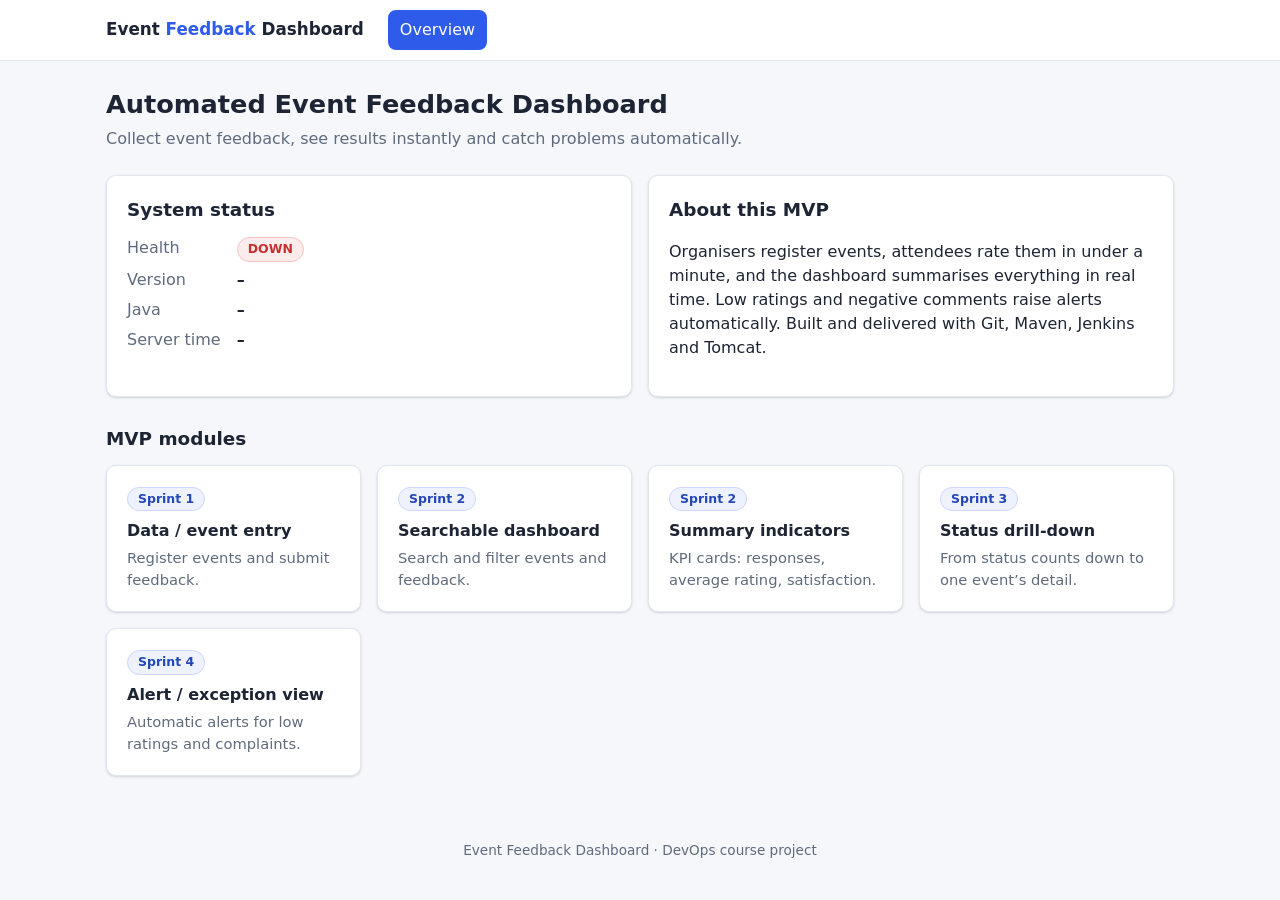
==== src/main/resources/static/index.html @ 72a17975 "feat: add application skeleton with info endpoint and landing page Spring Boot servlet initializer, " ====
<!DOCTYPE html>
<html lang="en">
<head>
    <meta charset="UTF-8">
    <meta name="viewport" content="width=device-width, initial-scale=1">
    <title>Event Feedback Dashboard</title>
    <link rel="stylesheet" href="css/app.css">
</head>
<body>
<header class="topbar">
    <div class="topbar-inner">
        <a class="brand" href="index.html">Event <span>Feedback</span> Dashboard</a>
        <nav class="nav" id="nav"></nav>
    </div>
</header>

<main>
    <h1>Automated Event Feedback Dashboard</h1>
    <p class="subtitle">Collect event feedback, see results instantly and catch problems automatically.</p>

    <div class="grid grid-2">
        <section class="card">
            <h2>System status</h2>
            <dl class="kv">
                <dt>Health</dt>    <dd id="health"><span class="chip">checking…</span></dd>
                <dt>Version</dt>   <dd id="version">–</dd>
                <dt>Java</dt>      <dd id="java">–</dd>
                <dt>Server time</dt><dd id="serverTime">–</dd>
            </dl>
        </section>

        <section class="card">
            <h2>About this MVP</h2>
            <p>Organisers register events, attendees rate them in under a minute, and the dashboard
                summarises everything in real time. Low ratings and negative comments raise alerts
                automatically. Built and delivered with Git, Maven, Jenkins and Tomcat.</p>
        </section>
    </div>

    <h2 style="margin-top:28px">MVP modules</h2>
    <div class="grid grid-3" id="modules"></div>
</main>

<footer>Event Feedback Dashboard · DevOps course project</footer>

<script src="js/common.js"></script>
<script>
    const MODULES = [
        { name: 'Data / event entry',    desc: 'Register events and submit feedback.',               sprint: 1, live: false },
        { name: 'Searchable dashboard',  desc: 'Search and filter events and feedback.',            sprint: 2, live: false },
        { name: 'Summary indicators',    desc: 'KPI cards: responses, average rating, satisfaction.', sprint: 2, live: false },
        { name: 'Status drill-down',     desc: 'From status counts down to one event’s detail.', sprint: 3, live: false },
        { name: 'Alert / exception view', desc: 'Automatic alerts for low ratings and complaints.',  sprint: 4, live: false }
    ];

    document.getElementById('modules').innerHTML = MODULES.map(m => `
        <article class="card module">
            <span class="chip ${m.live ? 'live' : 'planned'}">${m.live ? 'Live' : 'Sprint ' + m.sprint}</span>
            <h3>${m.link ? `<a href="${m.link}">${m.name}</a>` : m.name}</h3>
            <p>${m.desc}</p>
        </article>`).join('');

    api('api/info').then(info => {
        document.getElementById('version').textContent = info.version;
        document.getElementById('java').textContent = info.javaVersion;
        document.getElementById('serverTime').textContent = new Date(info.serverTime).toLocaleString();
    }).catch(() => {});

    api('actuator/health').then(h => {
        document.getElementById('health').innerHTML = `<span class="chip up">${escapeHtml(h.status)}</span>`;
    }).catch(() => {
        document.getElementById('health').innerHTML = '<span class="chip down">DOWN</span>';
    });
</script>
</body>
</html>
---- src/main/resources/static/css/app.css ----
:root {
    --bg: #f5f7fb;
    --surface: #ffffff;
    --text: #1d2433;
    --muted: #5f6b7d;
    --border: #e1e6ef;
    --primary: #2f5bea;
    --primary-dark: #2346b8;
    --success: #1e8e5a;
    --warning: #b7791f;
    --danger: #c53030;
    --radius: 10px;
    --shadow: 0 1px 2px rgba(16, 24, 40, .06), 0 1px 3px rgba(16, 24, 40, .1);
    font-family: "Segoe UI", system-ui, -apple-system, Roboto, Arial, sans-serif;
}

@media (prefers-color-scheme: dark) {
    :root {
        --bg: #11151c;
        --surface: #1a202b;
        --text: #e6e9ef;
        --muted: #9aa5b5;
        --border: #2c3442;
        --primary: #6d8cff;
        --primary-dark: #8aa2ff;
        --shadow: none;
    }
}

* { box-sizing: border-box; }

body {
    margin: 0;
    background: var(--bg);
    color: var(--text);
    line-height: 1.5;
}

a { color: var(--primary); text-decoration: none; }
a:hover { text-decoration: underline; }

/* ---------- header / navigation ---------- */
.topbar {
    background: var(--surface);
    border-bottom: 1px solid var(--border);
}
.topbar-inner {
    max-width: 1100px;
    margin: 0 auto;
    padding: 0 16px;
    display: flex;
    align-items: center;
    gap: 24px;
    min-height: 60px;
    flex-wrap: wrap;
}
.brand { font-weight: 700; font-size: 1.05rem; color: var(--text); }
.brand span { color: var(--primary); }
.nav { display: flex; gap: 4px; flex-wrap: wrap; }
.nav a {
    padding: 8px 12px;
    border-radius: 8px;
    color: var(--muted);
    font-weight: 500;
}
.nav a:hover { background: var(--bg); text-decoration: none; color: var(--text); }
.nav a.active { background: var(--primary); color: #fff; }

/* ---------- layout ---------- */
main {
    max-width: 1100px;
    margin: 0 auto;
    padding: 24px 16px 48px;
}
h1 { font-size: 1.6rem; margin: 0 0 4px; }
h2 { font-size: 1.15rem; margin: 0 0 12px; }
.subtitle { color: var(--muted); margin: 0 0 24px; }

.card {
    background: var(--surface);
    border: 1px solid var(--border);
    border-radius: var(--radius);
    box-shadow: var(--shadow);
    padding: 20px;
}
.grid { display: grid; gap: 16px; }
.grid-2 { grid-template-columns: repeat(auto-fit, minmax(320px, 1fr)); }
.grid-3 { grid-template-columns: repeat(auto-fit, minmax(240px, 1fr)); }
.stack > * + * { margin-top: 16px; }

/* ---------- status / chips ---------- */
.chip {
    display: inline-block;
    padding: 2px 10px;
    border-radius: 999px;
    font-size: .78rem;
    font-weight: 600;
    background: var(--bg);
    color: var(--muted);
    border: 1px solid var(--border);
}
.chip.live, .chip.up { background: #e6f6ee; color: var(--success); border-color: #b9e4cd; }
.chip.planned { background: #eef2ff; color: var(--primary-dark); border-color: #cdd7ff; }
.chip.down { background: #fdecec; color: var(--danger); border-color: #f5c2c2; }

.kv { display: grid; grid-template-columns: max-content 1fr; gap: 6px 16px; margin: 0; }
.kv dt { color: var(--muted); }
.kv dd { margin: 0; font-weight: 600; }

.module h3 { margin: 8px 0 4px; font-size: 1rem; }
.module p { margin: 0; color: var(--muted); font-size: .92rem; }

footer {
    text-align: center;
    color: var(--muted);
    font-size: .85rem;
    padding: 16px;
}
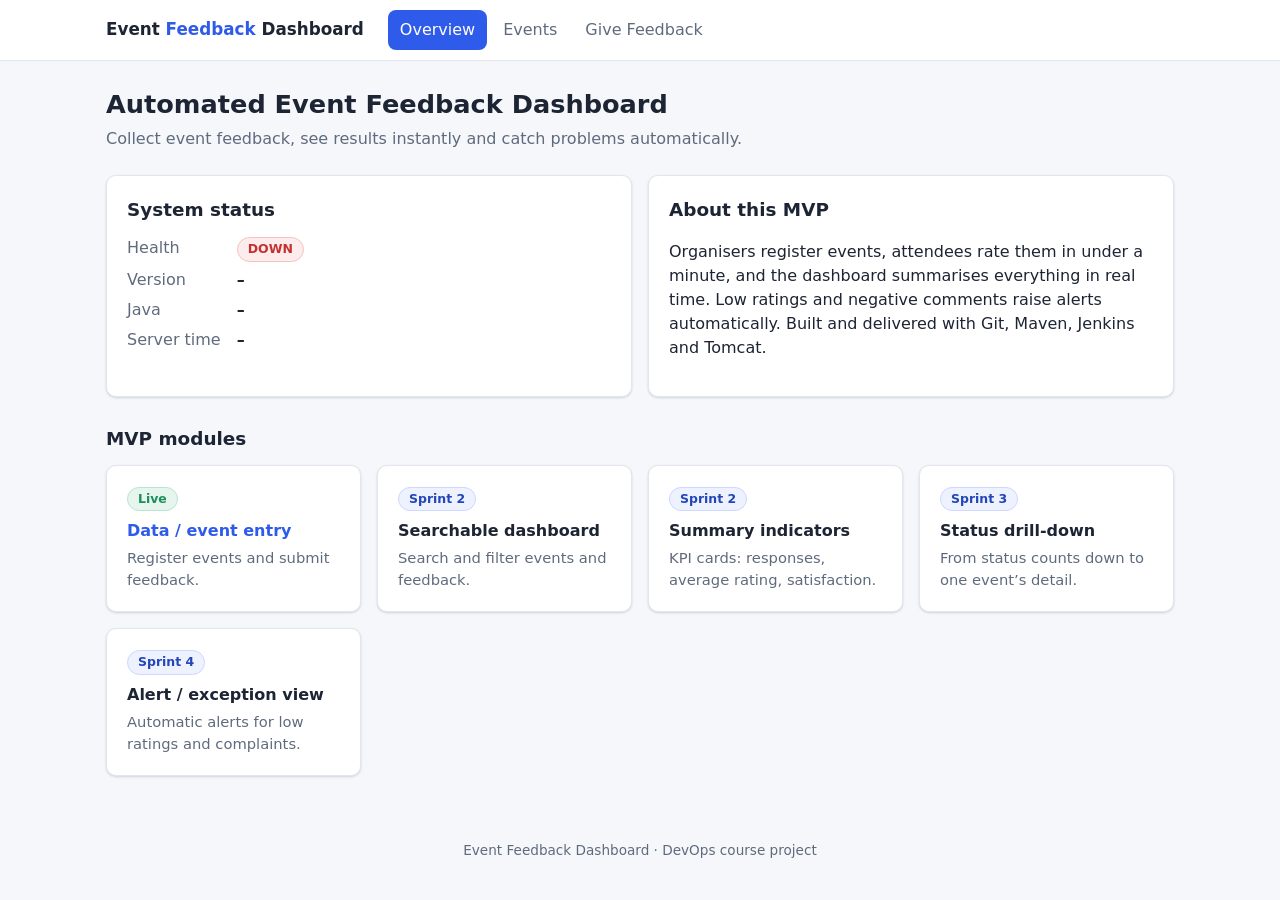
==== commit 9d870351: "feat(ui): add events page and feedback submission form Events page registers events with inline fiel" ====
--- a/src/main/resources/static/index.html
+++ b/src/main/resources/static/index.html
@@ -46,7 +46,7 @@
 <script src="js/common.js"></script>
 <script>
     const MODULES = [
-        { name: 'Data / event entry',    desc: 'Register events and submit feedback.',               sprint: 1, live: false },
+        { name: 'Data / event entry',    desc: 'Register events and submit feedback.',               sprint: 1, live: true, link: 'events.html' },
         { name: 'Searchable dashboard',  desc: 'Search and filter events and feedback.',            sprint: 2, live: false },
         { name: 'Summary indicators',    desc: 'KPI cards: responses, average rating, satisfaction.', sprint: 2, live: false },
         { name: 'Status drill-down',     desc: 'From status counts down to one event’s detail.', sprint: 3, live: false },
--- a/src/main/resources/static/css/app.css
+++ b/src/main/resources/static/css/app.css
@@ -110,6 +110,89 @@
 .module h3 { margin: 8px 0 4px; font-size: 1rem; }
 .module p { margin: 0; color: var(--muted); font-size: .92rem; }
 
+.chip.status-UPCOMING { background: #eef2ff; color: var(--primary-dark); border-color: #cdd7ff; }
+.chip.status-ONGOING { background: #fff6e5; color: var(--warning); border-color: #f3dcae; }
+.chip.status-COMPLETED { background: #e6f6ee; color: var(--success); border-color: #b9e4cd; }
+.chip.status-CANCELLED { background: #fdecec; color: var(--danger); border-color: #f5c2c2; }
+.chip.status-NEW { background: #eef2ff; color: var(--primary-dark); border-color: #cdd7ff; }
+
+/* ---------- forms ---------- */
+.form-grid { display: grid; grid-template-columns: 1fr 1fr; gap: 14px 16px; }
+.form-grid .full { grid-column: 1 / -1; }
+@media (max-width: 560px) { .form-grid { grid-template-columns: 1fr; } }
+
+label { display: block; font-weight: 600; font-size: .9rem; margin-bottom: 4px; }
+label .opt { color: var(--muted); font-weight: 400; }
+input, select, textarea {
+    width: 100%;
+    padding: 9px 11px;
+    border: 1px solid var(--border);
+    border-radius: 8px;
+    background: var(--surface);
+    color: var(--text);
+    font: inherit;
+}
+textarea { resize: vertical; min-height: 84px; }
+input:focus, select:focus, textarea:focus { outline: 2px solid var(--primary); outline-offset: 1px; }
+.invalid { border-color: var(--danger) !important; }
+.field-error { display: block; color: var(--danger); font-size: .8rem; min-height: 1em; margin-top: 2px; }
+.hint { color: var(--muted); font-size: .8rem; }
+
+.btn {
+    display: inline-block;
+    padding: 10px 18px;
+    border: 0;
+    border-radius: 8px;
+    background: var(--primary);
+    color: #fff;
+    font: inherit;
+    font-weight: 600;
+    cursor: pointer;
+}
+.btn:hover { background: var(--primary-dark); text-decoration: none; }
+.btn:disabled { opacity: .6; cursor: progress; }
+.btn.secondary { background: transparent; color: var(--primary); border: 1px solid var(--primary); }
+.btn.small { padding: 5px 10px; font-size: .85rem; }
+
+.notice { padding: 10px 14px; border-radius: 8px; margin-bottom: 14px; font-weight: 500; }
+.notice.success { background: #e6f6ee; color: var(--success); }
+.notice.error { background: #fdecec; color: var(--danger); }
+
+/* ---------- rating buttons (radio groups) ---------- */
+.rating-group { border: 0; padding: 0; margin: 0; }
+.rating-group legend { font-weight: 600; font-size: .9rem; margin-bottom: 6px; }
+.rating-options { display: flex; gap: 6px; flex-wrap: wrap; }
+.rating-options input { position: absolute; opacity: 0; width: 1px; height: 1px; }
+.rating-options label {
+    margin: 0;
+    min-width: 44px;
+    padding: 8px 0;
+    text-align: center;
+    border: 1px solid var(--border);
+    border-radius: 8px;
+    cursor: pointer;
+    font-weight: 600;
+    color: var(--muted);
+}
+.rating-options input:checked + label { background: var(--primary); border-color: var(--primary); color: #fff; }
+.rating-options input:focus-visible + label { outline: 2px solid var(--primary); outline-offset: 2px; }
+.rating-scale { display: flex; justify-content: space-between; max-width: 260px; color: var(--muted); font-size: .75rem; }
+
+/* ---------- tables and lists ---------- */
+.table-wrap { overflow-x: auto; }
+table { width: 100%; border-collapse: collapse; font-size: .92rem; }
+th, td { text-align: left; padding: 10px 8px; border-bottom: 1px solid var(--border); vertical-align: top; }
+th { color: var(--muted); font-weight: 600; font-size: .8rem; text-transform: uppercase; letter-spacing: .03em; }
+td .sub { display: block; color: var(--muted); font-size: .8rem; }
+.num { text-align: right; white-space: nowrap; }
+.empty { color: var(--muted); text-align: center; padding: 24px; }
+
+.feedback-list { list-style: none; margin: 0; padding: 0; }
+.feedback-list li { padding: 12px 0; border-bottom: 1px solid var(--border); }
+.feedback-list li:last-child { border-bottom: 0; }
+.feedback-meta { color: var(--muted); font-size: .8rem; }
+.score { font-weight: 700; }
+
 footer {
     text-align: center;
     color: var(--muted);
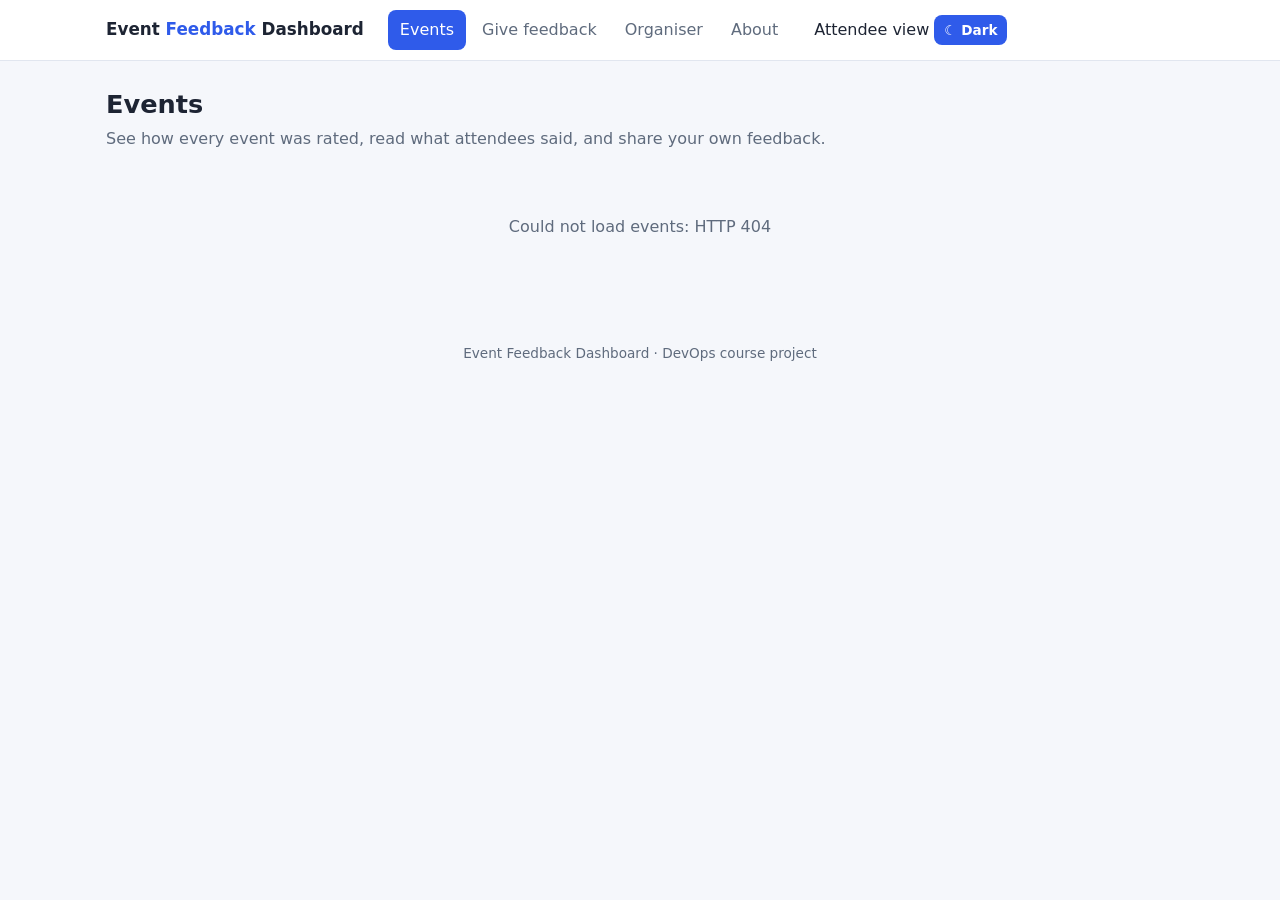
==== commit da429e90: "feat(ui): separate attendee and organiser pages Attendee pages: Events (All / Upcoming / Ongoing / C" ====
--- a/src/main/resources/static/index.html
+++ b/src/main/resources/static/index.html
@@ -3,7 +3,8 @@
 <head>
     <meta charset="UTF-8">
     <meta name="viewport" content="width=device-width, initial-scale=1">
-    <title>Event Feedback Dashboard</title>
+    <title>Events · Event Feedback Dashboard</title>
+    <script src="js/theme.js"></script>
     <link rel="stylesheet" href="css/app.css">
 </head>
 <body>
@@ -11,66 +12,23 @@
     <div class="topbar-inner">
         <a class="brand" href="index.html">Event <span>Feedback</span> Dashboard</a>
         <nav class="nav" id="nav"></nav>
+        <div class="top-actions" id="topActions"></div>
     </div>
 </header>
 
 <main>
-    <h1>Automated Event Feedback Dashboard</h1>
-    <p class="subtitle">Collect event feedback, see results instantly and catch problems automatically.</p>
+    <h1>Events</h1>
+    <p class="subtitle">See how every event was rated, read what attendees said, and share your own feedback.</p>
 
-    <div class="grid grid-2">
-        <section class="card">
-            <h2>System status</h2>
-            <dl class="kv">
-                <dt>Health</dt>    <dd id="health"><span class="chip">checking…</span></dd>
-                <dt>Version</dt>   <dd id="version">–</dd>
-                <dt>Java</dt>      <dd id="java">–</dd>
-                <dt>Server time</dt><dd id="serverTime">–</dd>
-            </dl>
-        </section>
-
-        <section class="card">
-            <h2>About this MVP</h2>
-            <p>Organisers register events, attendees rate them in under a minute, and the dashboard
-                summarises everything in real time. Low ratings and negative comments raise alerts
-                automatically. Built and delivered with Git, Maven, Jenkins and Tomcat.</p>
-        </section>
+    <div class="tabs" id="statusTabs" role="group" aria-label="Filter events by status"></div>
+    <div class="grid grid-3" id="eventCards">
+        <p class="empty">Loading events…</p>
     </div>
-
-    <h2 style="margin-top:28px">MVP modules</h2>
-    <div class="grid grid-3" id="modules"></div>
 </main>
 
 <footer>Event Feedback Dashboard · DevOps course project</footer>
 
 <script src="js/common.js"></script>
-<script>
-    const MODULES = [
-        { name: 'Data / event entry',    desc: 'Register events and submit feedback.',               sprint: 1, live: true, link: 'events.html' },
-        { name: 'Searchable dashboard',  desc: 'Search and filter events and feedback.',            sprint: 2, live: false },
-        { name: 'Summary indicators',    desc: 'KPI cards: responses, average rating, satisfaction.', sprint: 2, live: false },
-        { name: 'Status drill-down',     desc: 'From status counts down to one event’s detail.', sprint: 3, live: false },
-        { name: 'Alert / exception view', desc: 'Automatic alerts for low ratings and complaints.',  sprint: 4, live: false }
-    ];
-
-    document.getElementById('modules').innerHTML = MODULES.map(m => `
-        <article class="card module">
-            <span class="chip ${m.live ? 'live' : 'planned'}">${m.live ? 'Live' : 'Sprint ' + m.sprint}</span>
-            <h3>${m.link ? `<a href="${m.link}">${m.name}</a>` : m.name}</h3>
-            <p>${m.desc}</p>
-        </article>`).join('');
-
-    api('api/info').then(info => {
-        document.getElementById('version').textContent = info.version;
-        document.getElementById('java').textContent = info.javaVersion;
-        document.getElementById('serverTime').textContent = new Date(info.serverTime).toLocaleString();
-    }).catch(() => {});
-
-    api('actuator/health').then(h => {
-        document.getElementById('health').innerHTML = `<span class="chip up">${escapeHtml(h.status)}</span>`;
-    }).catch(() => {
-        document.getElementById('health').innerHTML = '<span class="chip down">DOWN</span>';
-    });
-</script>
+<script src="js/home.js"></script>
 </body>
 </html>
--- a/src/main/resources/static/css/app.css
+++ b/src/main/resources/static/css/app.css
@@ -84,9 +84,16 @@
     padding: 20px;
 }
 .grid { display: grid; gap: 16px; }
+/* let wide content (tables) scroll inside its card instead of widening the page */
+.grid > * { min-width: 0; }
 .grid-2 { grid-template-columns: repeat(auto-fit, minmax(320px, 1fr)); }
 .grid-3 { grid-template-columns: repeat(auto-fit, minmax(240px, 1fr)); }
 .stack > * + * { margin-top: 16px; }
+
+/* Events page: narrow form column, wide table column; stacked on small screens */
+.grid-events { grid-template-columns: minmax(300px, 380px) 1fr; align-items: start; }
+.grid-events .form-grid { grid-template-columns: 1fr; }
+@media (max-width: 900px) { .grid-events { grid-template-columns: 1fr; } }
 
 /* ---------- status / chips ---------- */
 .chip {
@@ -185,6 +192,7 @@
 th { color: var(--muted); font-weight: 600; font-size: .8rem; text-transform: uppercase; letter-spacing: .03em; }
 td .sub { display: block; color: var(--muted); font-size: .8rem; }
 .num { text-align: right; white-space: nowrap; }
+.nowrap { white-space: nowrap; }
 .empty { color: var(--muted); text-align: center; padding: 24px; }
 
 .feedback-list { list-style: none; margin: 0; padding: 0; }
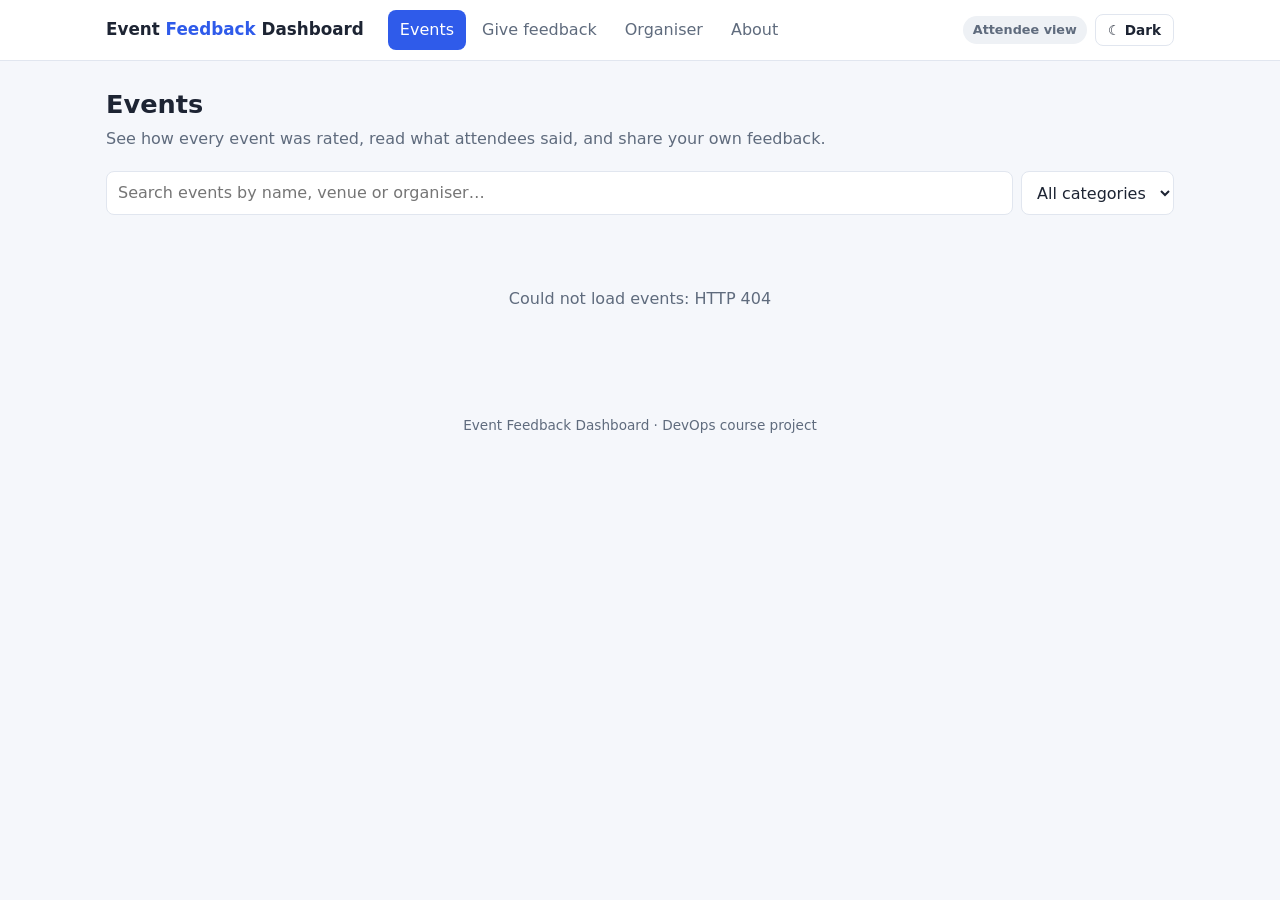
==== commit 9049ba58: "feat(ui): searchable events and organiser dashboard - Events page: keyword search and category filte" ====
--- a/src/main/resources/static/index.html
+++ b/src/main/resources/static/index.html
@@ -20,6 +20,20 @@
     <h1>Events</h1>
     <p class="subtitle">See how every event was rated, read what attendees said, and share your own feedback.</p>
 
+    <div class="toolbar">
+        <input type="search" id="search" placeholder="Search events by name, venue or organiser…"
+               aria-label="Search events">
+        <select id="category" aria-label="Filter by category">
+            <option value="">All categories</option>
+            <option value="WORKSHOP">Workshop</option>
+            <option value="SEMINAR">Seminar</option>
+            <option value="WEBINAR">Webinar</option>
+            <option value="HACKATHON">Hackathon</option>
+            <option value="CULTURAL">Cultural</option>
+            <option value="SPORTS">Sports</option>
+            <option value="OTHER">Other</option>
+        </select>
+    </div>
     <div class="tabs" id="statusTabs" role="group" aria-label="Filter events by status"></div>
     <div class="grid grid-3" id="eventCards">
         <p class="empty">Loading events…</p>
--- a/src/main/resources/static/css/app.css
+++ b/src/main/resources/static/css/app.css
@@ -1,30 +1,52 @@
+/* ---------- theme tokens: light is the default, dark via <html data-theme="dark"> ---------- */
 :root {
+    color-scheme: light;
     --bg: #f5f7fb;
     --surface: #ffffff;
+    --surface-alt: #f8fafc;
     --text: #1d2433;
     --muted: #5f6b7d;
     --border: #e1e6ef;
     --primary: #2f5bea;
     --primary-dark: #2346b8;
-    --success: #1e8e5a;
-    --warning: #b7791f;
-    --danger: #c53030;
+    --primary-soft: #eef2ff;
+    --on-primary: #ffffff;
+    --success: #1e7d50;
+    --success-soft: #e3f5ec;
+    --warning: #9a6512;
+    --warning-soft: #fff4e0;
+    --danger: #b42828;
+    --danger-soft: #fdecec;
+    --neutral-soft: #eef1f5;
+    --star: #f2a516;
+    --star-empty: #d7dde7;
     --radius: 10px;
-    --shadow: 0 1px 2px rgba(16, 24, 40, .06), 0 1px 3px rgba(16, 24, 40, .1);
+    --shadow: 0 1px 2px rgba(16, 24, 40, .06), 0 1px 3px rgba(16, 24, 40, .08);
     font-family: "Segoe UI", system-ui, -apple-system, Roboto, Arial, sans-serif;
 }
 
-@media (prefers-color-scheme: dark) {
-    :root {
-        --bg: #11151c;
-        --surface: #1a202b;
-        --text: #e6e9ef;
-        --muted: #9aa5b5;
-        --border: #2c3442;
-        --primary: #6d8cff;
-        --primary-dark: #8aa2ff;
-        --shadow: none;
-    }
+:root[data-theme="dark"] {
+    color-scheme: dark;
+    --bg: #11151c;
+    --surface: #1a202b;
+    --surface-alt: #202734;
+    --text: #e6e9ef;
+    --muted: #9aa5b5;
+    --border: #2c3442;
+    --primary: #7b96ff;
+    --primary-dark: #a3b5ff;
+    --primary-soft: #232c47;
+    --on-primary: #0d1220;
+    --success: #5fd09a;
+    --success-soft: #173326;
+    --warning: #f0bb5c;
+    --warning-soft: #3a2d14;
+    --danger: #f28b8b;
+    --danger-soft: #3d1f22;
+    --neutral-soft: #262d3a;
+    --star: #f5b942;
+    --star-empty: #3a4352;
+    --shadow: none;
 }
 
 * { box-sizing: border-box; }
@@ -40,41 +62,36 @@
 a:hover { text-decoration: underline; }
 
 /* ---------- header / navigation ---------- */
-.topbar {
-    background: var(--surface);
-    border-bottom: 1px solid var(--border);
-}
+.topbar { background: var(--surface); border-bottom: 1px solid var(--border); }
 .topbar-inner {
     max-width: 1100px;
     margin: 0 auto;
-    padding: 0 16px;
+    padding: 8px 16px;
     display: flex;
     align-items: center;
-    gap: 24px;
+    gap: 12px 24px;
     min-height: 60px;
     flex-wrap: wrap;
 }
 .brand { font-weight: 700; font-size: 1.05rem; color: var(--text); }
 .brand span { color: var(--primary); }
+.brand:hover { text-decoration: none; }
 .nav { display: flex; gap: 4px; flex-wrap: wrap; }
-.nav a {
-    padding: 8px 12px;
-    border-radius: 8px;
-    color: var(--muted);
-    font-weight: 500;
-}
+.nav a { padding: 8px 12px; border-radius: 8px; color: var(--muted); font-weight: 500; }
 .nav a:hover { background: var(--bg); text-decoration: none; color: var(--text); }
-.nav a.active { background: var(--primary); color: #fff; }
+.nav a.active { background: var(--primary); color: var(--on-primary); }
+.top-actions { margin-left: auto; display: flex; align-items: center; gap: 8px; flex-wrap: wrap; }
+
+.role-badge { font-size: .8rem; font-weight: 600; padding: 4px 10px; border-radius: 999px; }
+.role-badge.attendee { background: var(--neutral-soft); color: var(--muted); }
+.role-badge.organiser { background: var(--primary-soft); color: var(--primary-dark); }
 
 /* ---------- layout ---------- */
-main {
-    max-width: 1100px;
-    margin: 0 auto;
-    padding: 24px 16px 48px;
-}
+main { max-width: 1100px; margin: 0 auto; padding: 24px 16px 48px; }
 h1 { font-size: 1.6rem; margin: 0 0 4px; }
 h2 { font-size: 1.15rem; margin: 0 0 12px; }
-.subtitle { color: var(--muted); margin: 0 0 24px; }
+.subtitle { color: var(--muted); margin: 0 0 20px; }
+.back { display: inline-block; margin-bottom: 12px; font-weight: 500; }
 
 .card {
     background: var(--surface);
@@ -88,44 +105,81 @@
 .grid > * { min-width: 0; }
 .grid-2 { grid-template-columns: repeat(auto-fit, minmax(320px, 1fr)); }
 .grid-3 { grid-template-columns: repeat(auto-fit, minmax(240px, 1fr)); }
+.grid-side { grid-template-columns: minmax(300px, 380px) 1fr; align-items: start; }
+@media (max-width: 900px) { .grid-side { grid-template-columns: 1fr; } }
 .stack > * + * { margin-top: 16px; }
-
-/* Events page: narrow form column, wide table column; stacked on small screens */
-.grid-events { grid-template-columns: minmax(300px, 380px) 1fr; align-items: start; }
-.grid-events .form-grid { grid-template-columns: 1fr; }
-@media (max-width: 900px) { .grid-events { grid-template-columns: 1fr; } }
-
-/* ---------- status / chips ---------- */
+.muted { color: var(--muted); }
+
+/* ---------- chips ---------- */
 .chip {
     display: inline-block;
     padding: 2px 10px;
     border-radius: 999px;
     font-size: .78rem;
     font-weight: 600;
-    background: var(--bg);
+    background: var(--neutral-soft);
     color: var(--muted);
+    white-space: nowrap;
+}
+.chip.live, .chip.up, .chip.status-COMPLETED { background: var(--success-soft); color: var(--success); }
+.chip.planned, .chip.status-UPCOMING { background: var(--primary-soft); color: var(--primary-dark); }
+.chip.status-ONGOING { background: var(--warning-soft); color: var(--warning); }
+.chip.down, .chip.status-CANCELLED { background: var(--danger-soft); color: var(--danger); }
+
+/* ---------- status tabs ---------- */
+.tabs { display: flex; gap: 6px; flex-wrap: wrap; margin: 0 0 18px; }
+.tab {
+    font: inherit;
+    font-weight: 600;
+    font-size: .9rem;
+    padding: 7px 14px;
+    border-radius: 999px;
     border: 1px solid var(--border);
-}
-.chip.live, .chip.up { background: #e6f6ee; color: var(--success); border-color: #b9e4cd; }
-.chip.planned { background: #eef2ff; color: var(--primary-dark); border-color: #cdd7ff; }
-.chip.down { background: #fdecec; color: var(--danger); border-color: #f5c2c2; }
-
-.kv { display: grid; grid-template-columns: max-content 1fr; gap: 6px 16px; margin: 0; }
-.kv dt { color: var(--muted); }
-.kv dd { margin: 0; font-weight: 600; }
-
-.module h3 { margin: 8px 0 4px; font-size: 1rem; }
-.module p { margin: 0; color: var(--muted); font-size: .92rem; }
-
-.chip.status-UPCOMING { background: #eef2ff; color: var(--primary-dark); border-color: #cdd7ff; }
-.chip.status-ONGOING { background: #fff6e5; color: var(--warning); border-color: #f3dcae; }
-.chip.status-COMPLETED { background: #e6f6ee; color: var(--success); border-color: #b9e4cd; }
-.chip.status-CANCELLED { background: #fdecec; color: var(--danger); border-color: #f5c2c2; }
-.chip.status-NEW { background: #eef2ff; color: var(--primary-dark); border-color: #cdd7ff; }
+    background: var(--surface);
+    color: var(--muted);
+    cursor: pointer;
+}
+.tab:hover { color: var(--text); border-color: var(--muted); }
+.tab.active { background: var(--primary); border-color: var(--primary); color: var(--on-primary); }
+.tab .count { font-weight: 500; opacity: .8; margin-left: 4px; }
+
+/* ---------- event cards ---------- */
+.event-card { display: flex; flex-direction: column; gap: 8px; }
+.event-card .top { display: flex; justify-content: space-between; align-items: center; gap: 8px; }
+.event-card h3 { margin: 2px 0 0; font-size: 1.05rem; }
+.event-card h3 a { color: var(--text); }
+.event-card .meta { color: var(--muted); font-size: .88rem; }
+.event-card .rating-line { display: flex; align-items: center; gap: 8px; flex-wrap: wrap; font-size: .92rem; }
+.event-card .actions { margin-top: auto; padding-top: 8px; display: flex; gap: 8px; flex-wrap: wrap; }
+.empty { color: var(--muted); text-align: center; padding: 24px; }
+
+/* ---------- stars and rating summary ---------- */
+.stars { letter-spacing: 1px; white-space: nowrap; }
+.stars .on { color: var(--star); }
+.stars .off { color: var(--star-empty); }
+.big-score { font-size: 2.6rem; font-weight: 700; line-height: 1; }
+.summary { display: grid; grid-template-columns: auto 1fr; gap: 20px 28px; align-items: center; }
+@media (max-width: 560px) { .summary { grid-template-columns: 1fr; } }
+.dist-row { display: grid; grid-template-columns: 34px 1fr 28px; gap: 8px; align-items: center; font-size: .85rem; }
+.dist-bar { height: 8px; border-radius: 4px; background: var(--neutral-soft); overflow: hidden; }
+.dist-bar span { display: block; height: 100%; background: var(--star); }
+.facts { display: flex; gap: 10px 24px; flex-wrap: wrap; margin-top: 16px; font-size: .92rem; }
+.facts b { font-size: 1.05rem; }
+
+/* ---------- feedback list ---------- */
+.feedback-list { list-style: none; margin: 0; padding: 0; }
+.feedback-item { padding: 14px 0; border-bottom: 1px solid var(--border); }
+.feedback-item:last-child { border-bottom: 0; }
+.feedback-item .head { display: flex; justify-content: space-between; gap: 8px; flex-wrap: wrap; align-items: center; }
+.feedback-item .comment { margin: 6px 0; }
+.feedback-item .no-comment { margin: 6px 0; color: var(--muted); font-style: italic; }
+.feedback-item .tags { display: flex; gap: 6px; flex-wrap: wrap; }
+.feedback-meta { color: var(--muted); font-size: .8rem; margin-top: 6px; }
 
 /* ---------- forms ---------- */
 .form-grid { display: grid; grid-template-columns: 1fr 1fr; gap: 14px 16px; }
 .form-grid .full { grid-column: 1 / -1; }
+.grid-side .form-grid { grid-template-columns: 1fr; }
 @media (max-width: 560px) { .form-grid { grid-template-columns: 1fr; } }
 
 label { display: block; font-weight: 600; font-size: .9rem; margin-bottom: 4px; }
@@ -148,22 +202,27 @@
 .btn {
     display: inline-block;
     padding: 10px 18px;
-    border: 0;
+    border: 1px solid var(--primary);
     border-radius: 8px;
     background: var(--primary);
-    color: #fff;
+    color: var(--on-primary);
     font: inherit;
     font-weight: 600;
     cursor: pointer;
-}
-.btn:hover { background: var(--primary-dark); text-decoration: none; }
+    text-align: center;
+}
+.btn:hover { background: var(--primary-dark); border-color: var(--primary-dark); text-decoration: none; }
 .btn:disabled { opacity: .6; cursor: progress; }
-.btn.secondary { background: transparent; color: var(--primary); border: 1px solid var(--primary); }
-.btn.small { padding: 5px 10px; font-size: .85rem; }
+.btn.secondary { background: transparent; color: var(--primary); }
+.btn.secondary:hover { background: var(--primary-soft); }
+.btn.small { padding: 5px 12px; font-size: .85rem; }
+.btn.ghost { background: transparent; border-color: var(--border); color: var(--text); }
+.btn.ghost:hover { background: var(--bg); }
 
 .notice { padding: 10px 14px; border-radius: 8px; margin-bottom: 14px; font-weight: 500; }
-.notice.success { background: #e6f6ee; color: var(--success); }
-.notice.error { background: #fdecec; color: var(--danger); }
+.notice.success { background: var(--success-soft); color: var(--success); }
+.notice.error { background: var(--danger-soft); color: var(--danger); }
+.notice.info { background: var(--primary-soft); color: var(--primary-dark); }
 
 /* ---------- rating buttons (radio groups) ---------- */
 .rating-group { border: 0; padding: 0; margin: 0; }
@@ -180,30 +239,63 @@
     cursor: pointer;
     font-weight: 600;
     color: var(--muted);
-}
-.rating-options input:checked + label { background: var(--primary); border-color: var(--primary); color: #fff; }
+    background: var(--surface);
+}
+.rating-options input:checked + label { background: var(--primary); border-color: var(--primary); color: var(--on-primary); }
 .rating-options input:focus-visible + label { outline: 2px solid var(--primary); outline-offset: 2px; }
 .rating-scale { display: flex; justify-content: space-between; max-width: 260px; color: var(--muted); font-size: .75rem; }
 
-/* ---------- tables and lists ---------- */
+/* ---------- tables ---------- */
 .table-wrap { overflow-x: auto; }
 table { width: 100%; border-collapse: collapse; font-size: .92rem; }
-th, td { text-align: left; padding: 10px 8px; border-bottom: 1px solid var(--border); vertical-align: top; }
-th { color: var(--muted); font-weight: 600; font-size: .8rem; text-transform: uppercase; letter-spacing: .03em; }
+th, td { text-align: left; padding: 10px 8px; border-bottom: 1px solid var(--border); vertical-align: middle; }
+th { color: var(--muted); font-weight: 600; font-size: .78rem; text-transform: uppercase; letter-spacing: .03em; }
 td .sub { display: block; color: var(--muted); font-size: .8rem; }
+td select { width: auto; padding: 5px 8px; font-size: .85rem; }
 .num { text-align: right; white-space: nowrap; }
 .nowrap { white-space: nowrap; }
-.empty { color: var(--muted); text-align: center; padding: 24px; }
-
-.feedback-list { list-style: none; margin: 0; padding: 0; }
-.feedback-list li { padding: 12px 0; border-bottom: 1px solid var(--border); }
-.feedback-list li:last-child { border-bottom: 0; }
-.feedback-meta { color: var(--muted); font-size: .8rem; }
-.score { font-weight: 700; }
-
-footer {
-    text-align: center;
-    color: var(--muted);
-    font-size: .85rem;
-    padding: 16px;
-}
+
+/* ---------- search toolbar ---------- */
+.toolbar { display: flex; gap: 8px; flex-wrap: wrap; margin: 0 0 14px; }
+.toolbar input[type="search"] { flex: 1 1 240px; }
+.toolbar select { flex: 0 1 auto; width: auto; }
+
+/* ---------- dashboard ---------- */
+.kpis { display: grid; gap: 12px; grid-template-columns: repeat(auto-fit, minmax(170px, 1fr)); }
+.kpi { display: block; padding: 16px 18px; color: var(--text); }
+a.kpi:hover { text-decoration: none; border-color: var(--primary); }
+.kpi-value { font-size: 1.9rem; font-weight: 700; line-height: 1.1; }
+.kpi-label { color: var(--muted); font-weight: 600; font-size: .85rem; margin-top: 4px; }
+.kpi-note { color: var(--muted); font-size: .8rem; margin-top: 2px; }
+.kpi.alert-kpi .kpi-value { color: var(--danger); }
+.breakdown { display: grid; gap: 6px; }
+.breakdown-row {
+    display: grid;
+    grid-template-columns: 140px 1fr 40px;
+    gap: 10px;
+    align-items: center;
+    width: 100%;
+    padding: 8px 10px;
+    border: 1px solid transparent;
+    border-radius: 8px;
+    background: transparent;
+    color: var(--text);
+    font: inherit;
+    text-align: left;
+    cursor: pointer;
+}
+.breakdown-row:hover { background: var(--bg); border-color: var(--border); }
+.breakdown-row .chip { justify-self: start; }
+.chip.fb-NEW { background: var(--primary-soft); color: var(--primary-dark); }
+.chip.fb-REVIEWED { background: var(--neutral-soft); color: var(--muted); }
+.chip.fb-ACTION_REQUIRED { background: var(--warning-soft); color: var(--warning); }
+.chip.fb-RESOLVED { background: var(--success-soft); color: var(--success); }
+
+/* ---------- about page ---------- */
+.kv { display: grid; grid-template-columns: max-content 1fr; gap: 6px 16px; margin: 0; }
+.kv dt { color: var(--muted); }
+.kv dd { margin: 0; font-weight: 600; }
+.module h3 { margin: 8px 0 4px; font-size: 1rem; }
+.module p { margin: 0; color: var(--muted); font-size: .92rem; }
+
+footer { text-align: center; color: var(--muted); font-size: .85rem; padding: 16px; }
